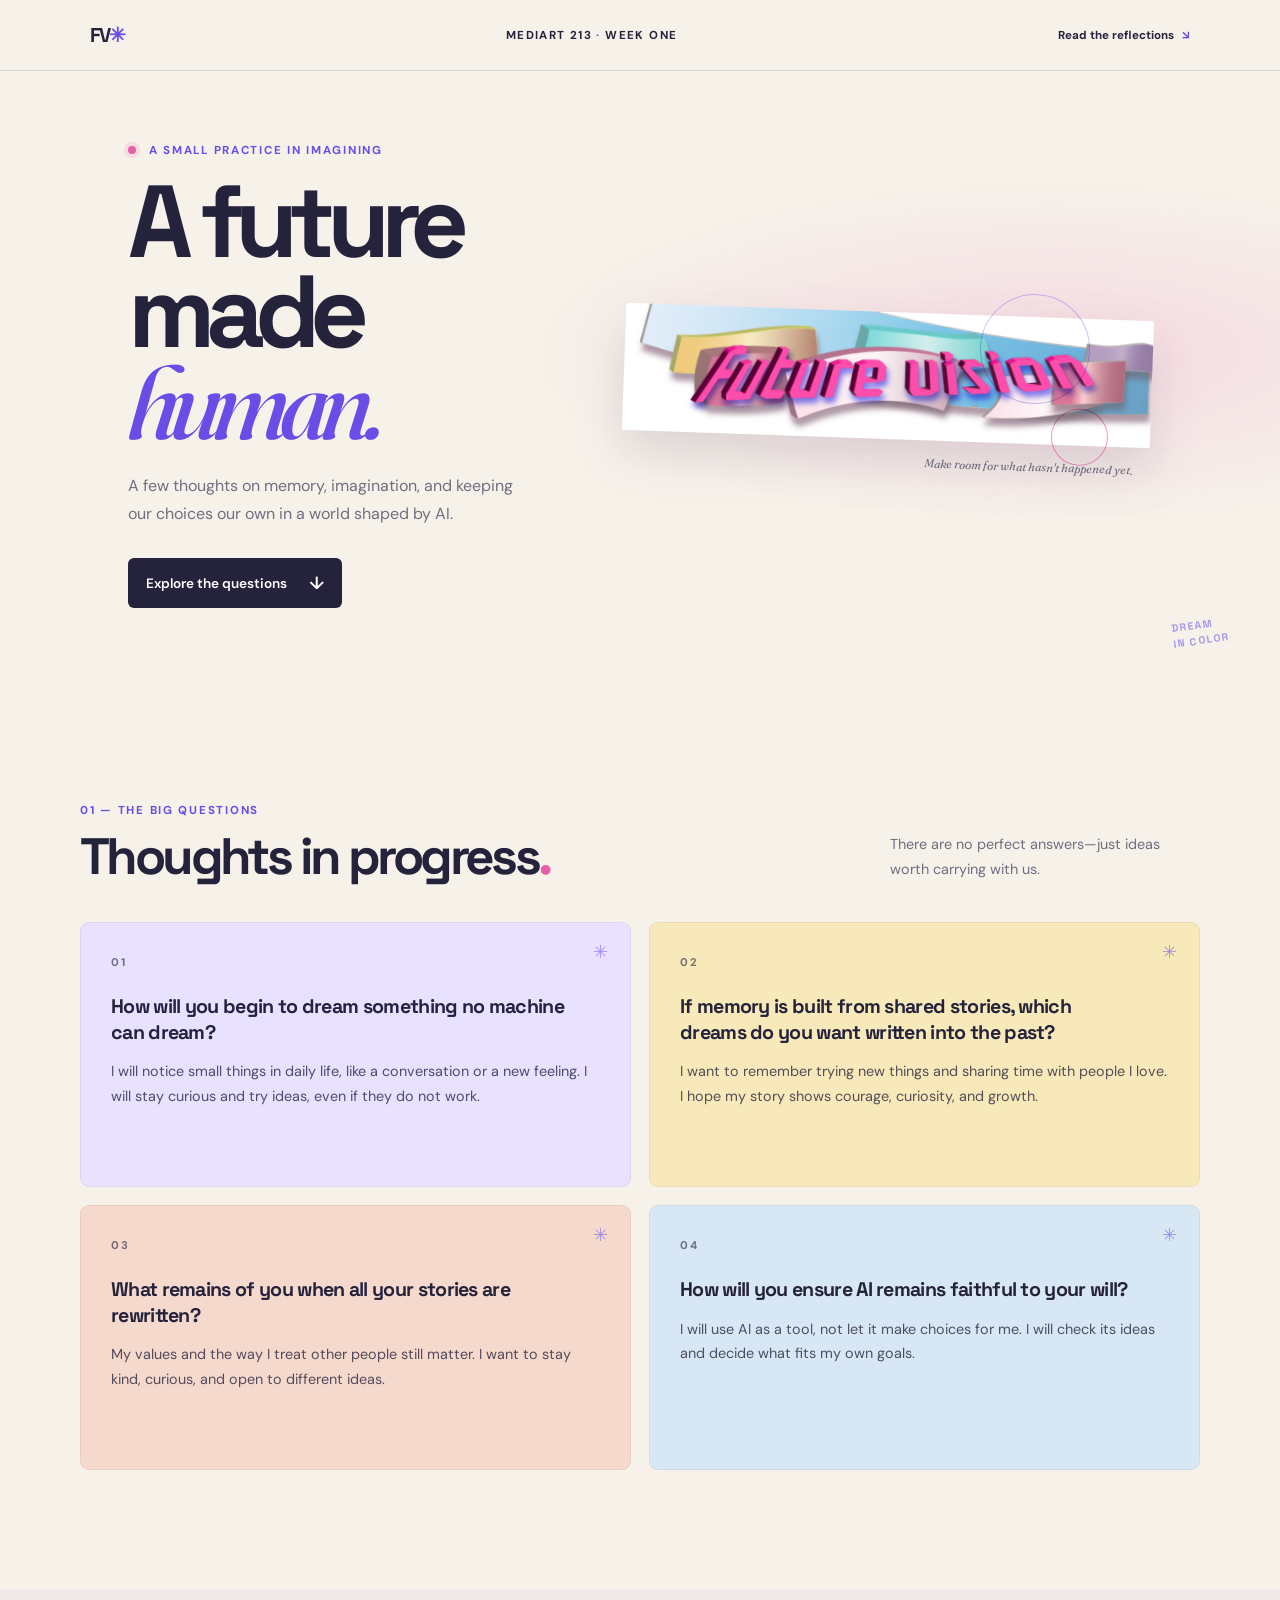
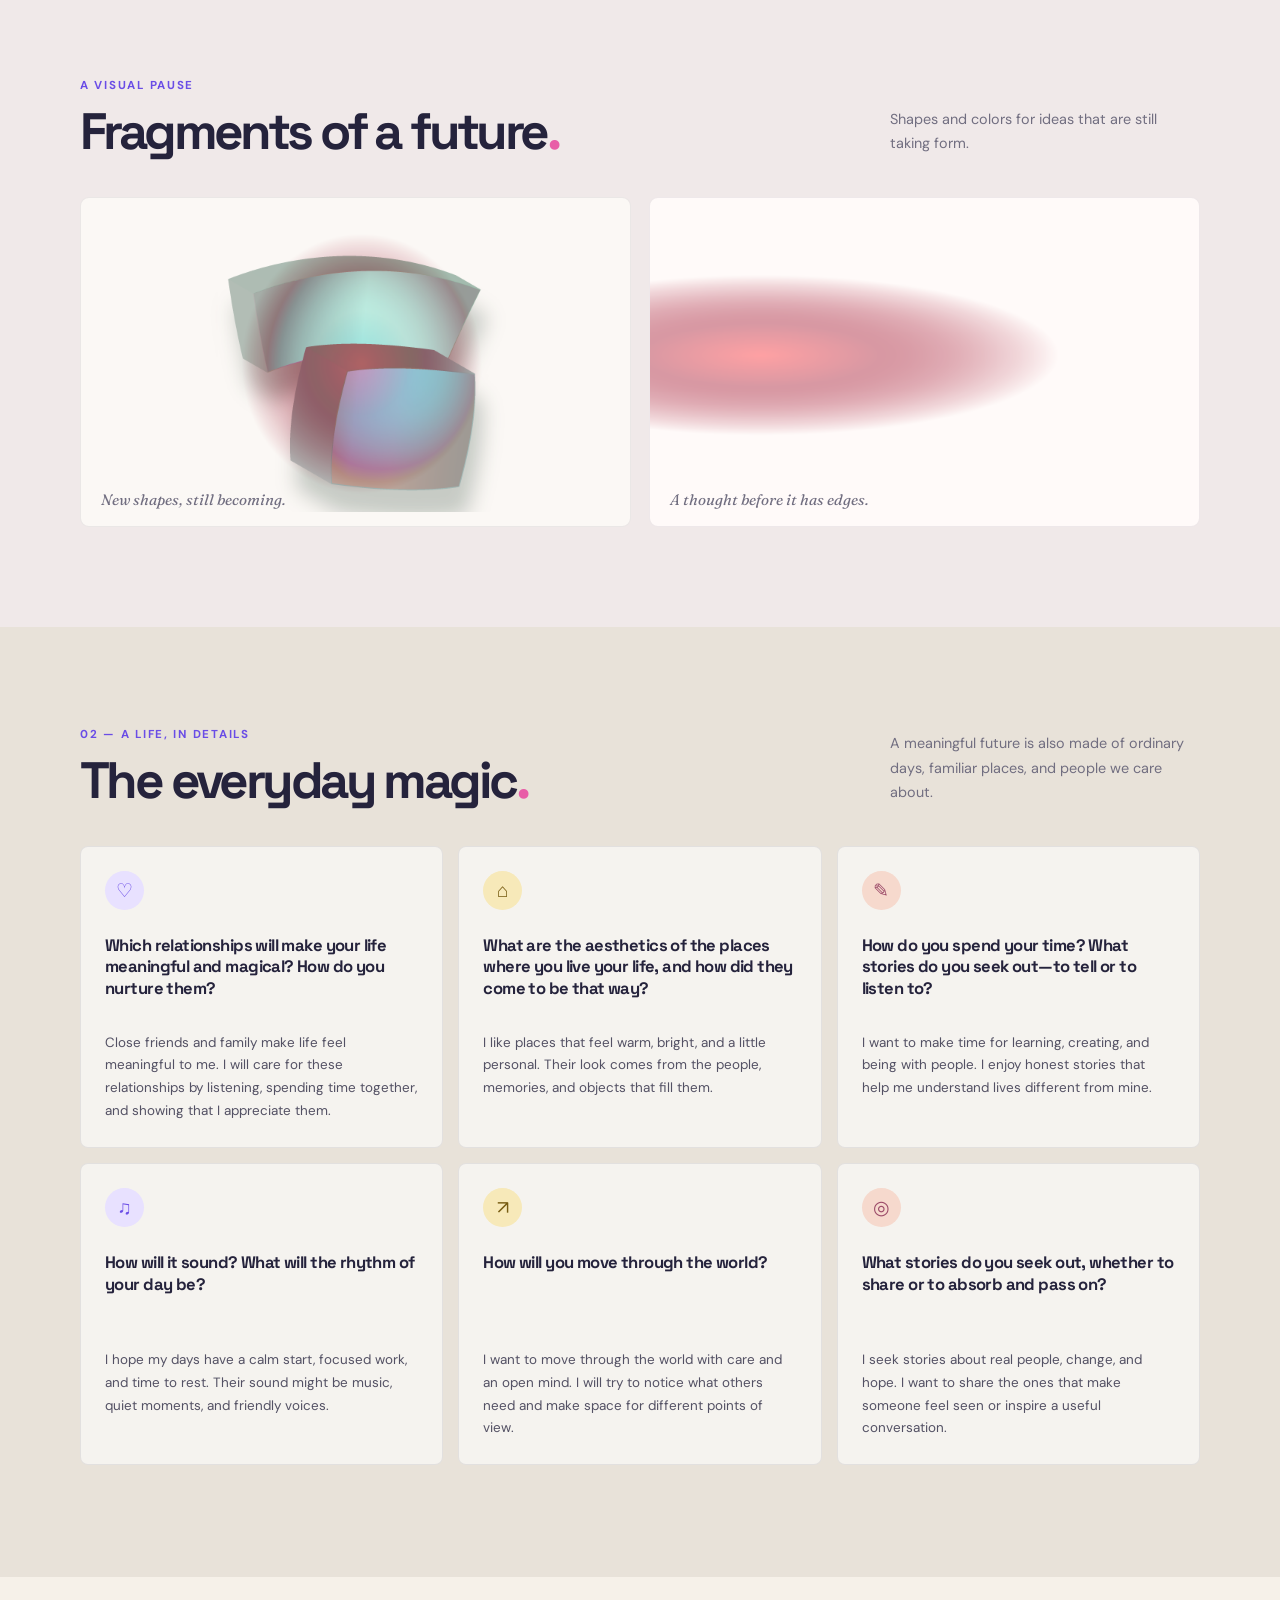
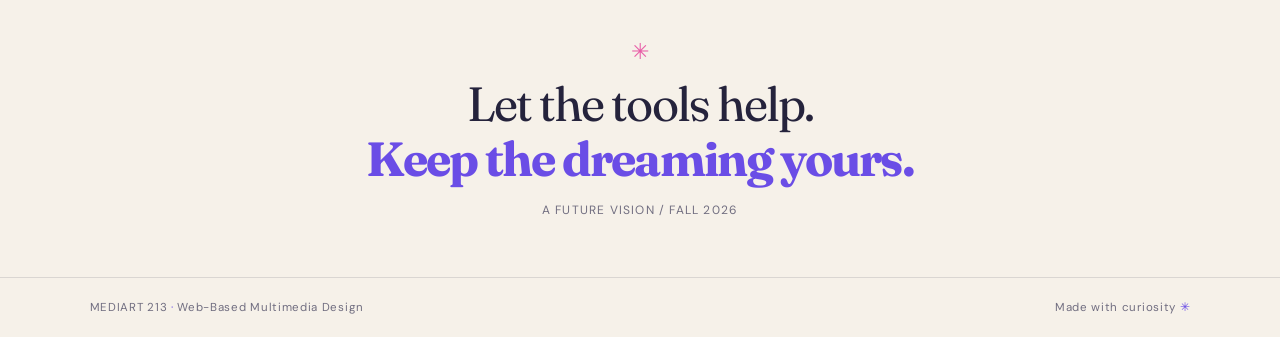
==== MEDIART213-week1/week1 inclass/index.html @ 68ddaaea "2" ====
<!DOCTYPE html>
<html lang="en">
<head>
    <meta charset="UTF-8">
    <meta name="viewport" content="width=device-width, initial-scale=1.0">
    <meta name="theme-color" content="#f6f1e9">
    <title>Future Vision — Small dreams, human futures</title>
    <link rel="stylesheet" href="style.css">
    <link rel="preconnect" href="https://fonts.googleapis.com">
    <link rel="preconnect" href="https://fonts.gstatic.com" crossorigin>
    <link href="https://fonts.googleapis.com/css2?family=DM+Sans:wght@400;500;600;700&family=Fraunces:ital,opsz,wght@0,9..144,400;0,9..144,500;1,9..144,400;1,9..144,500&family=Space+Grotesk:wght@500;600;700&display=swap" rel="stylesheet">
</head>
<body>
    <header class="site-header">
        <a class="wordmark" href="#top" aria-label="Future Vision home">FV<span>✳</span></a>
        <p>MEDIART 213 <span>·</span> WEEK ONE</p>
        <a class="header-link" href="#reflections">Read the reflections <span aria-hidden="true">↘</span></a>
    </header>

    <main id="top">
        <section class="hero" aria-labelledby="page-title">
            <div class="hero-copy">
                <p class="eyebrow"><span class="eyebrow-dot"></span> A small practice in imagining</p>
                <h1 id="page-title">A future<br>made <span>human.</span></h1>
                <p class="hero-description">A few thoughts on memory, imagination, and keeping our choices our own in a world shaped by AI.</p>
                <a class="button-link" href="#reflections">Explore the questions <span aria-hidden="true">↓</span></a>
            </div>
            <figure class="hero-art">
                <img src="assets/images/future_vision.png" alt="Colorful dimensional lettering that reads Future Vision">
                <figcaption>Make room for what hasn't happened yet.</figcaption>
                <span class="orbit orbit-one" aria-hidden="true"></span>
                <span class="orbit orbit-two" aria-hidden="true"></span>
            </figure>
            <div class="hero-note" aria-hidden="true">DREAM<br>IN COLOR</div>
        </section>

        <section class="reflections section-wrap" id="reflections" aria-labelledby="reflections-title">
            <div class="section-heading">
                <div>
                    <p class="eyebrow">01 — The big questions</p>
                    <h2 id="reflections-title">Thoughts in progress<span>.</span></h2>
                </div>
                <p class="section-intro">There are no perfect answers—just ideas worth carrying with us.</p>
            </div>
            <div class="answer-grid">
                <article class="answer-card card-lilac">
                    <span class="card-number">01</span>
                    <h3>How will you begin to dream something no machine can dream?</h3>
                    <p>I will notice small things in daily life, like a conversation or a new feeling. I will stay curious and try ideas, even if they do not work.</p>
                    <span class="card-spark" aria-hidden="true">✳</span>
                </article>
                <article class="answer-card card-yellow">
                    <span class="card-number">02</span>
                    <h3>If memory is built from shared stories, which dreams do you want written into the past?</h3>
                    <p>I want to remember trying new things and sharing time with people I love. I hope my story shows courage, curiosity, and growth.</p>
                    <span class="card-spark" aria-hidden="true">✳</span>
                </article>
                <article class="answer-card card-peach">
                    <span class="card-number">03</span>
                    <h3>What remains of you when all your stories are rewritten?</h3>
                    <p>My values and the way I treat other people still matter. I want to stay kind, curious, and open to different ideas.</p>
                    <span class="card-spark" aria-hidden="true">✳</span>
                </article>
                <article class="answer-card card-blue">
                    <span class="card-number">04</span>
                    <h3>How will you ensure AI remains faithful to your will?</h3>
                    <p>I will use AI as a tool, not let it make choices for me. I will check its ideas and decide what fits my own goals.</p>
                    <span class="card-spark" aria-hidden="true">✳</span>
                </article>
            </div>
        </section>

        <section class="visual-notes" aria-labelledby="visual-notes-title">
            <div class="section-wrap">
                <div class="section-heading">
                    <div>
                        <p class="eyebrow">A visual pause</p>
                        <h2 id="visual-notes-title">Fragments of a future<span>.</span></h2>
                    </div>
                    <p class="section-intro">Shapes and colors for ideas that are still taking form.</p>
                </div>
                <div class="visual-grid">
                    <figure class="visual-card visual-object">
                        <img src="assets/images/2.png" alt="Softly colored abstract 3D form with curved, overlapping shapes">
                        <figcaption>New shapes, still becoming.</figcaption>
                    </figure>
                    <figure class="visual-card visual-blur">
                        <img src="assets/images/blur.png" alt="A soft pink blur fading into a white background">
                        <figcaption>A thought before it has edges.</figcaption>
                    </figure>
                </div>
            </div>
        </section>

        <section class="daily-life" aria-labelledby="daily-life-title">
            <div class="section-wrap">
                <div class="section-heading">
                    <div>
                        <p class="eyebrow">02 — A life, in details</p>
                        <h2 id="daily-life-title">The everyday magic<span>.</span></h2>
                    </div>
                    <p class="section-intro">A meaningful future is also made of ordinary days, familiar places, and people we care about.</p>
                </div>
                <div class="prompt-grid">
                    <article class="prompt-card">
                        <span class="prompt-icon" aria-hidden="true">♡</span>
                        <h3>Which relationships will make your life meaningful and magical? How do you nurture them?</h3>
                        <p>Close friends and family make life feel meaningful to me. I will care for these relationships by listening, spending time together, and showing that I appreciate them.</p>
                    </article>
                    <article class="prompt-card">
                        <span class="prompt-icon" aria-hidden="true">⌂</span>
                        <h3>What are the aesthetics of the places where you live your life, and how did they come to be that way?</h3>
                        <p>I like places that feel warm, bright, and a little personal. Their look comes from the people, memories, and objects that fill them.</p>
                    </article>
                    <article class="prompt-card">
                        <span class="prompt-icon" aria-hidden="true">✎</span>
                        <h3>How do you spend your time? What stories do you seek out—to tell or to listen to?</h3>
                        <p>I want to make time for learning, creating, and being with people. I enjoy honest stories that help me understand lives different from mine.</p>
                    </article>
                    <article class="prompt-card">
                        <span class="prompt-icon" aria-hidden="true">♫</span>
                        <h3>How will it sound? What will the rhythm of your day be?</h3>
                        <p>I hope my days have a calm start, focused work, and time to rest. Their sound might be music, quiet moments, and friendly voices.</p>
                    </article>
                    <article class="prompt-card">
                        <span class="prompt-icon" aria-hidden="true">↗</span>
                        <h3>How will you move through the world?</h3>
                        <p>I want to move through the world with care and an open mind. I will try to notice what others need and make space for different points of view.</p>
                    </article>
                    <article class="prompt-card">
                        <span class="prompt-icon" aria-hidden="true">◎</span>
                        <h3>What stories do you seek out, whether to share or to absorb and pass on?</h3>
                        <p>I seek stories about real people, change, and hope. I want to share the ones that make someone feel seen or inspire a useful conversation.</p>
                    </article>
                </div>
            </div>
        </section>

        <section class="closing section-wrap" aria-label="Closing thought">
            <span class="closing-star" aria-hidden="true">✳</span>
            <p>Let the tools help.<br><strong>Keep the dreaming yours.</strong></p>
            <span class="closing-caption">A future vision / Fall 2026</span>
        </section>
    </main>

    <footer class="site-footer">
        <p>MEDIART 213 <span>·</span> Web-Based Multimedia Design</p>
        <p>Made with curiosity <span aria-hidden="true">✳</span></p>
    </footer>
</body>
</html>
---- MEDIART213-week1/week1 inclass/style.css ----
:root {
    color-scheme: light;
    --ink: #25233c;
    --muted: #716e80;
    --paper: #f6f1e9;
    --purple: #6a4de6;
    --line: rgba(37, 35, 60, 0.13);
}

* { box-sizing: border-box; }
html { scroll-behavior: smooth; }
body {
    margin: 0;
    background: var(--paper);
    color: var(--ink);
    font-family: 'DM Sans', sans-serif;
    -webkit-font-smoothing: antialiased;
}
a { color: inherit; text-decoration: none; }
.site-header, .site-footer {
    display: flex;
    align-items: center;
    justify-content: space-between;
    padding: 22px clamp(24px, 7vw, 104px);
}
.site-header {
    border-bottom: 1px solid var(--line);
    font-size: .72rem;
    font-weight: 700;
    letter-spacing: .12em;
}
.wordmark {
    font-family: 'Space Grotesk', sans-serif;
    font-size: 1.25rem;
    letter-spacing: -.08em;
}
.wordmark span, .site-header p span, .site-footer span { color: var(--purple); }
.site-header p, .site-footer p { margin: 0; }
.header-link { letter-spacing: 0; text-transform: none; }
.header-link span { margin-left: 5px; color: var(--purple); }
.hero {
    position: relative;
    display: grid;
    grid-template-columns: minmax(290px, .9fr) minmax(400px, 1.1fr);
    align-items: center;
    gap: 5vw;
    min-height: 570px;
    padding: 72px clamp(24px, 10vw, 150px) 90px;
    overflow: hidden;
    background: radial-gradient(ellipse at 82% 45%, rgba(245, 180, 214, .38), transparent 35%), var(--paper);
}
.hero-copy { position: relative; z-index: 1; max-width: 510px; }
.eyebrow {
    margin: 0 0 19px;
    color: var(--purple);
    font-size: .72rem;
    font-weight: 700;
    letter-spacing: .15em;
    text-transform: uppercase;
}
.eyebrow-dot {
    display: inline-block;
    width: 8px;
    height: 8px;
    margin-right: 8px;
    border-radius: 50%;
    background: #e85da7;
    box-shadow: 0 0 0 4px rgba(232, 93, 167, .14);
}
h1, h2, h3, p { margin-top: 0; }
h1, h2 { font-family: 'Space Grotesk', sans-serif; }
h1 {
    margin-bottom: 23px;
    font-size: clamp(4rem, 8vw, 7.3rem);
    font-weight: 700;
    letter-spacing: -.09em;
    line-height: .88;
}
h1 span {
    color: var(--purple);
    font-family: 'Fraunces', serif;
    font-style: italic;
    font-weight: 500;
    letter-spacing: -.08em;
}
.hero-description {
    max-width: 390px;
    margin-bottom: 30px;
    color: var(--muted);
    font-size: 1rem;
    line-height: 1.75;
}
.button-link {
    display: inline-flex;
    align-items: center;
    gap: 22px;
    padding: 14px 18px;
    border-radius: 6px;
    background: var(--ink);
    color: white;
    font-size: .85rem;
    font-weight: 600;
    transition: transform 180ms ease, background 180ms ease;
}
.button-link:hover { transform: translateY(-3px); background: var(--purple); }
.button-link span { font-size: 1.1rem; }
.hero-art { position: relative; z-index: 0; margin: 0; transform: rotate(2deg); }
.hero-art img {
    display: block;
    width: 100%;
    border-radius: 2px;
    mix-blend-mode: multiply;
    filter: drop-shadow(0 22px 24px rgba(50, 37, 79, .13));
}
.hero-art figcaption {
    position: absolute;
    right: 3%;
    bottom: -30px;
    color: var(--muted);
    font-family: 'Fraunces', serif;
    font-size: .73rem;
    font-style: italic;
}
.orbit {
    position: absolute;
    z-index: -1;
    width: 110px;
    height: 110px;
    border: 1px solid rgba(106, 77, 230, .35);
    border-radius: 50%;
}
.orbit-one { top: -18%; right: 12%; }
.orbit-two {
    right: 8%;
    bottom: -16%;
    width: 57px;
    height: 57px;
    border-color: rgba(232, 93, 167, .65);
}
.hero-note {
    position: absolute;
    right: 4%;
    bottom: 8%;
    color: rgba(106, 77, 230, .55);
    font-family: 'Space Grotesk', sans-serif;
    font-size: .65rem;
    font-weight: 700;
    letter-spacing: .12em;
    line-height: 1.5;
    transform: rotate(-8deg);
}
.section-wrap { width: min(1120px, calc(100% - 48px)); margin: 0 auto; }
.reflections { padding-top: 105px; padding-bottom: 120px; scroll-margin-top: 30px; }
.section-heading {
    display: flex;
    align-items: end;
    justify-content: space-between;
    gap: 32px;
    margin-bottom: 38px;
}
.section-heading .eyebrow { margin-bottom: 12px; }
h2 {
    margin-bottom: 0;
    font-size: clamp(2.2rem, 4vw, 3.5rem);
    letter-spacing: -.07em;
    line-height: 1.05;
}
h2 span { color: #e85da7; }
.section-intro { max-width: 310px; margin-bottom: 3px; color: var(--muted); font-size: .9rem; line-height: 1.7; }
.answer-grid { display: grid; grid-template-columns: repeat(2, minmax(0, 1fr)); gap: 18px; }
.answer-card {
    position: relative;
    min-height: 265px;
    padding: 27px 30px 32px;
    overflow: hidden;
    border: 1px solid rgba(37, 35, 60, .06);
    border-radius: 9px;
    transition: transform 180ms ease, box-shadow 180ms ease;
}
.answer-card:hover, .prompt-card:hover { transform: translateY(-4px); box-shadow: 0 16px 36px rgba(37, 35, 60, .1); }
.card-lilac { background: #e8e1ff; }
.card-yellow { background: #f7e9b9; }
.card-peach { background: #f6d9cd; }
.card-blue { background: #d7e8f4; }
.card-number { display: inline-block; margin-bottom: 25px; color: rgba(37, 35, 60, .62); font-size: .7rem; font-weight: 700; letter-spacing: .14em; }
.answer-card h3, .prompt-card h3 {
    max-width: 460px;
    margin-bottom: 14px;
    font-family: 'Space Grotesk', sans-serif;
    font-size: 1.23rem;
    letter-spacing: -.035em;
    line-height: 1.3;
}
.answer-card p, .prompt-card p {
    max-width: 490px;
    margin-bottom: 0;
    color: rgba(37, 35, 60, .78);
    font-size: .9rem;
    line-height: 1.7;
}
.card-spark { position: absolute; right: 22px; top: 17px; color: rgba(106, 77, 230, .55); font-size: 1.15rem; }
.visual-notes { padding: 88px 0 100px; background: #f0e9e9; }
.visual-grid { display: grid; grid-template-columns: repeat(2, minmax(0, 1fr)); gap: 18px; }
.visual-card {
    position: relative;
    display: grid;
    min-height: 330px;
    margin: 0;
    overflow: hidden;
    place-items: center;
    border: 1px solid rgba(37, 35, 60, .08);
    border-radius: 9px;
    background: #fbf8f5;
}
.visual-card img { display: block; mix-blend-mode: multiply; }
.visual-object img { width: min(78%, 300px); }
.visual-blur { background: #fffaf9; }
.visual-blur img { position: absolute; width: 100%; height: 100%; object-fit: cover; }
.visual-card figcaption {
    position: absolute;
    right: 20px;
    bottom: 17px;
    left: 20px;
    color: var(--muted);
    font-family: 'Fraunces', serif;
    font-size: .95rem;
    font-style: italic;
}
.daily-life { padding: 100px 0 112px; background: #e8e2d9; }
.prompt-grid { display: grid; grid-template-columns: repeat(3, minmax(0, 1fr)); gap: 15px; }
.prompt-card {
    min-height: 280px;
    padding: 24px;
    border: 1px solid rgba(37, 35, 60, .09);
    border-radius: 8px;
    background: rgba(255, 255, 255, .58);
    transition: transform 180ms ease, box-shadow 180ms ease;
}
.prompt-icon {
    display: grid;
    width: 39px;
    height: 39px;
    margin-bottom: 25px;
    place-items: center;
    border-radius: 50%;
    background: #e8e1ff;
    color: var(--purple);
    font-size: 1.2rem;
}
.prompt-card:nth-child(2) .prompt-icon, .prompt-card:nth-child(5) .prompt-icon { background: #f7e9b9; color: #775c12; }
.prompt-card:nth-child(3) .prompt-icon, .prompt-card:nth-child(6) .prompt-icon { background: #f6d9cd; color: #9b4a68; }
.prompt-card h3 { min-height: 83px; font-size: 1.04rem; }
.prompt-card p { font-size: .84rem; }
.closing {
    position: relative;
    display: flex;
    min-height: 300px;
    flex-direction: column;
    align-items: center;
    justify-content: center;
    text-align: center;
}
.closing p { margin: 0 0 16px; font-family: 'Fraunces', serif; font-size: clamp(1.7rem, 4vw, 3rem); letter-spacing: -.04em; line-height: 1.15; }
.closing strong { color: var(--purple); }
.closing-star { margin-bottom: 10px; color: #e85da7; font-size: 1.4rem; }
.closing-caption { color: var(--muted); font-size: .75rem; letter-spacing: .1em; text-transform: uppercase; }
.site-footer { border-top: 1px solid var(--line); color: var(--muted); font-size: .72rem; letter-spacing: .06em; }

@media (max-width: 800px) {
    .hero { grid-template-columns: 1fr; gap: 40px; padding-top: 66px; padding-bottom: 70px; }
    .hero-copy { max-width: 580px; }
    .hero-art { width: min(100%, 620px); margin: 0 auto; }
    .hero-note { display: none; }
    .prompt-grid { grid-template-columns: repeat(2, minmax(0, 1fr)); }
    .visual-card { min-height: 280px; }
}

@media (max-width: 560px) {
    .site-header, .site-footer { padding-right: 20px; padding-left: 20px; }
    .site-header { font-size: .62rem; }
    .site-header p { display: none; }
    .hero { min-height: 0; padding: 60px 24px 70px; }
    h1 { font-size: clamp(4rem, 17vw, 5.5rem); }
    .section-wrap { width: min(100% - 36px, 420px); }
    .reflections, .daily-life, .visual-notes { padding-top: 72px; padding-bottom: 78px; }
    .section-heading { align-items: start; flex-direction: column; gap: 14px; margin-bottom: 27px; }
    .answer-grid, .prompt-grid, .visual-grid { grid-template-columns: 1fr; }
    .answer-card { min-height: 0; padding: 23px; }
    .card-number { margin-bottom: 19px; }
    .prompt-card { min-height: 0; }
    .prompt-card h3 { min-height: 0; }
    .visual-card { min-height: 250px; }
    .site-footer { align-items: flex-start; flex-direction: column; gap: 9px; }
}

@media (prefers-reduced-motion: reduce) {
    html { scroll-behavior: auto; }
    *, *::before, *::after { transition-duration: .01ms !important; }
}
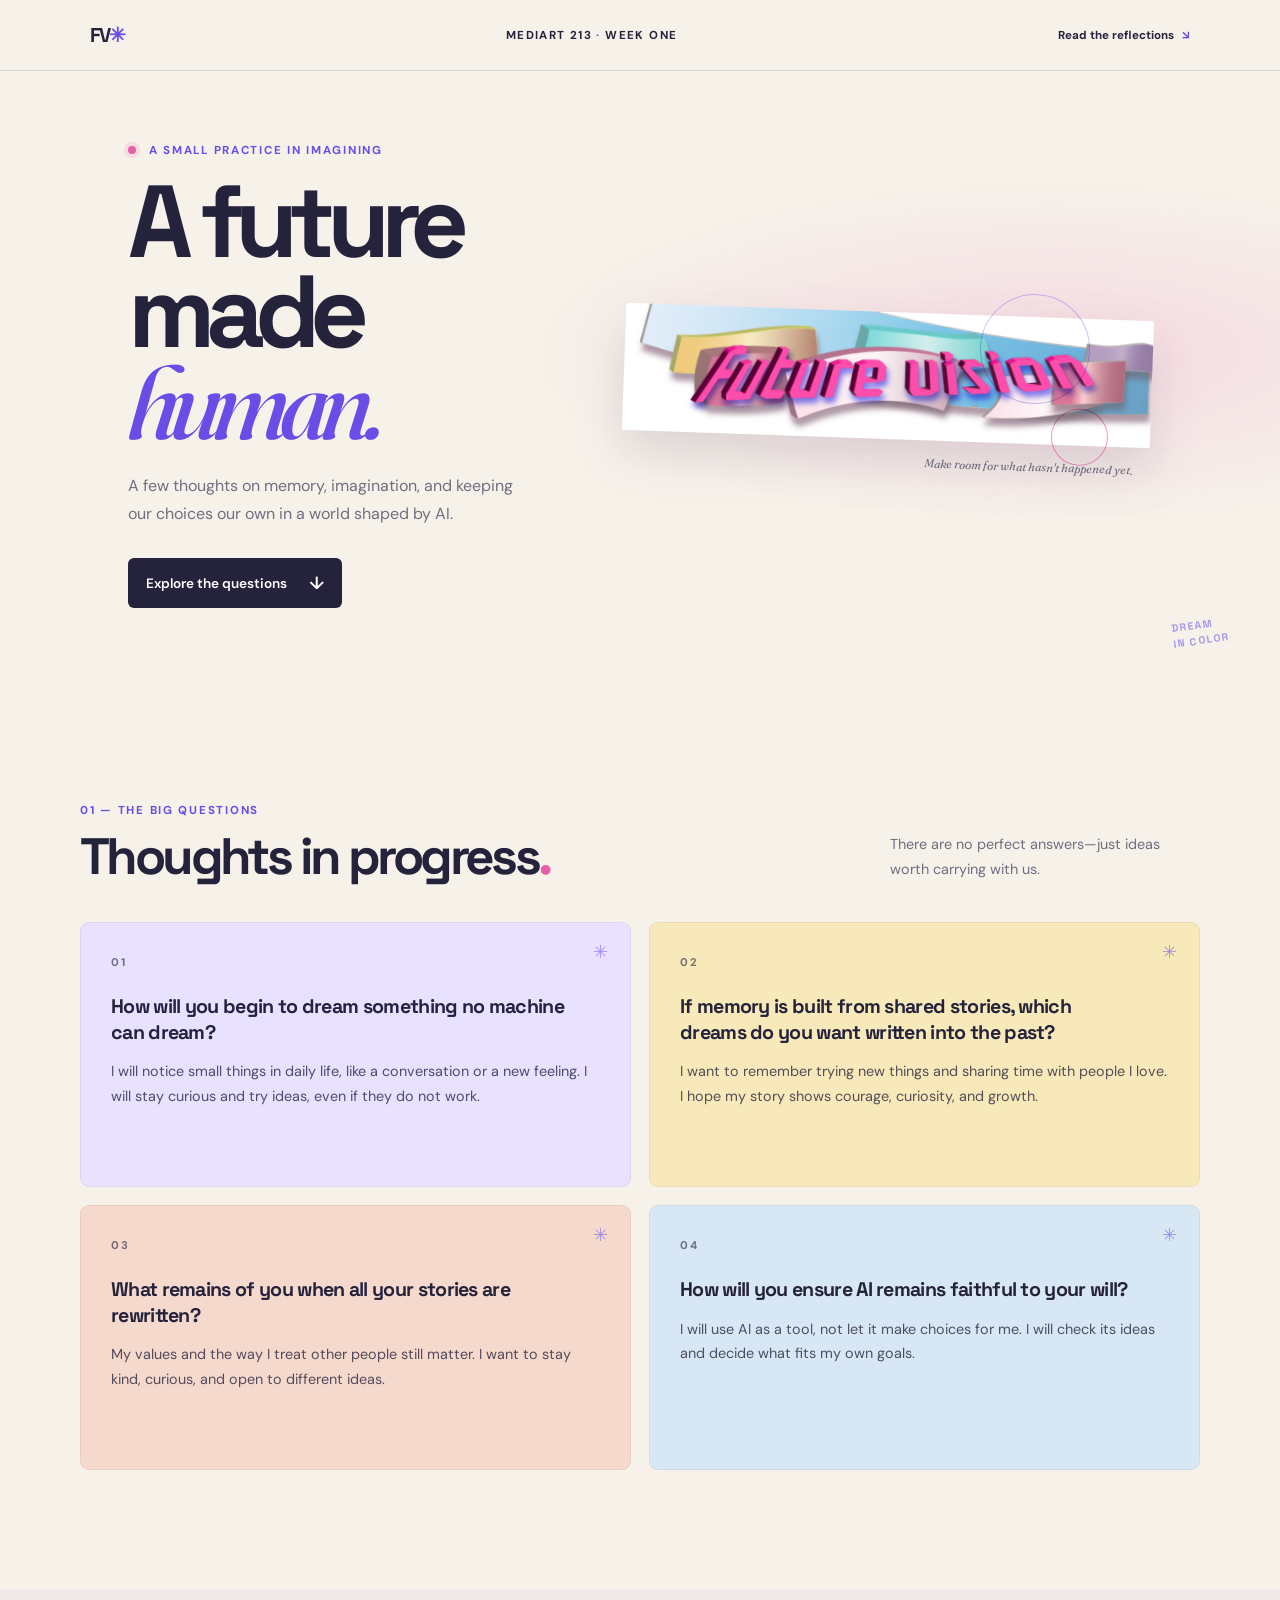
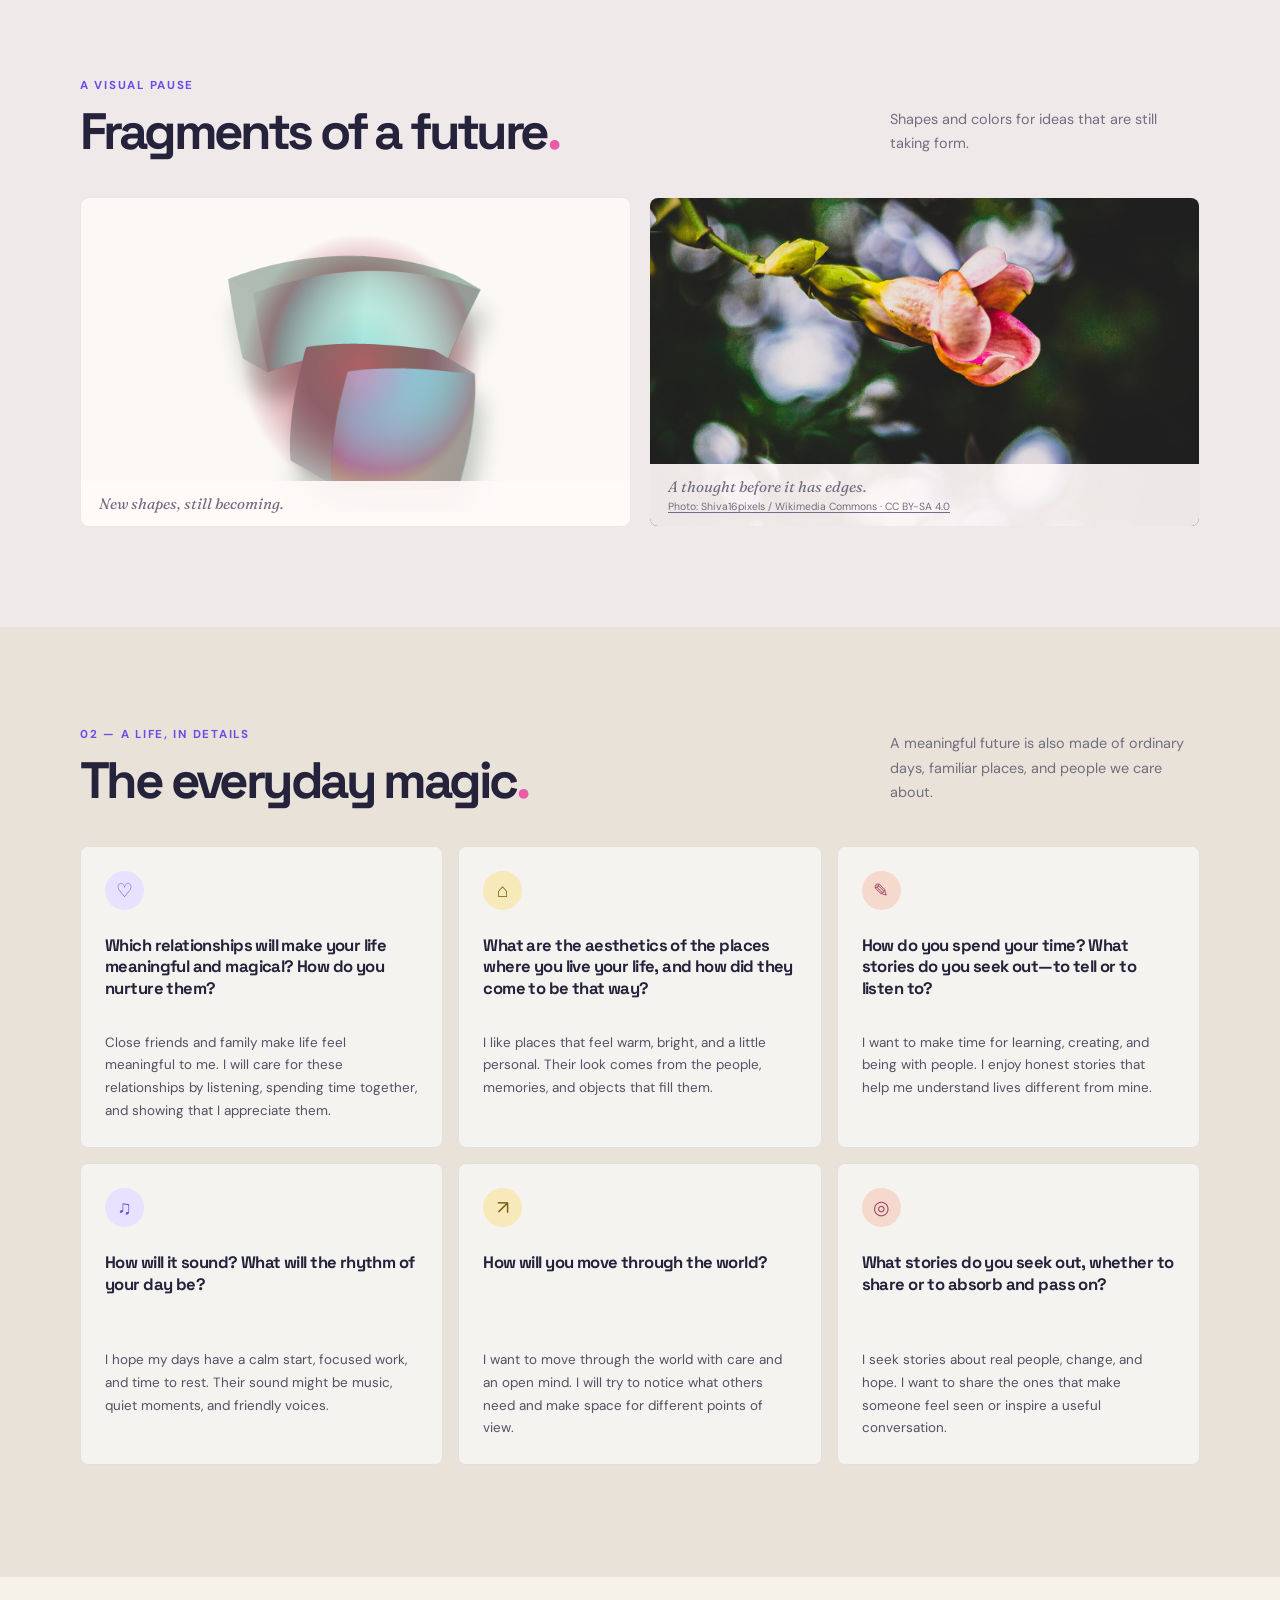
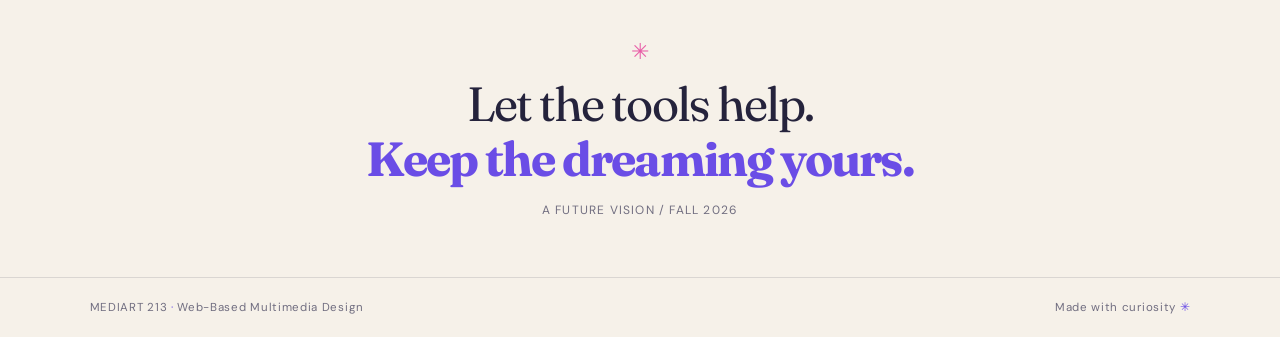
==== commit e9c69c4c: "3" ====
--- a/MEDIART213-week1/week1 inclass/index.html
+++ b/MEDIART213-week1/week1 inclass/index.html
@@ -85,8 +85,11 @@
                         <figcaption>New shapes, still becoming.</figcaption>
                     </figure>
                     <figure class="visual-card visual-blur">
-                        <img src="assets/images/blur.png" alt="A soft pink blur fading into a white background">
-                        <figcaption>A thought before it has edges.</figcaption>
+                        <img src="assets/images/blossom-bokeh.jpg" alt="A pink flower bud with softly blurred circular lights in the background">
+                        <figcaption>
+                            <span>A thought before it has edges.</span>
+                            <a href="https://commons.wikimedia.org/wiki/File:A_Blossom_Amidst_the_Bokeh.jpg" target="_blank" rel="noopener noreferrer">Photo: Shiva16pixels / Wikimedia Commons · CC BY-SA 4.0</a>
+                        </figcaption>
                     </figure>
                 </div>
             </div>
--- a/MEDIART213-week1/week1 inclass/style.css
+++ b/MEDIART213-week1/week1 inclass/style.css
@@ -218,13 +218,25 @@
 .visual-blur img { position: absolute; width: 100%; height: 100%; object-fit: cover; }
 .visual-card figcaption {
     position: absolute;
-    right: 20px;
-    bottom: 17px;
-    left: 20px;
+    right: 0;
+    bottom: 0;
+    left: 0;
+    display: flex;
+    flex-direction: column;
+    gap: 4px;
+    padding: 13px 18px;
+    background: rgba(255, 250, 249, .92);
     color: var(--muted);
     font-family: 'Fraunces', serif;
     font-size: .95rem;
     font-style: italic;
+}
+.visual-card figcaption a {
+    font-family: 'DM Sans', sans-serif;
+    font-size: .65rem;
+    font-style: normal;
+    text-decoration: underline;
+    text-underline-offset: 2px;
 }
 .daily-life { padding: 100px 0 112px; background: #e8e2d9; }
 .prompt-grid { display: grid; grid-template-columns: repeat(3, minmax(0, 1fr)); gap: 15px; }
